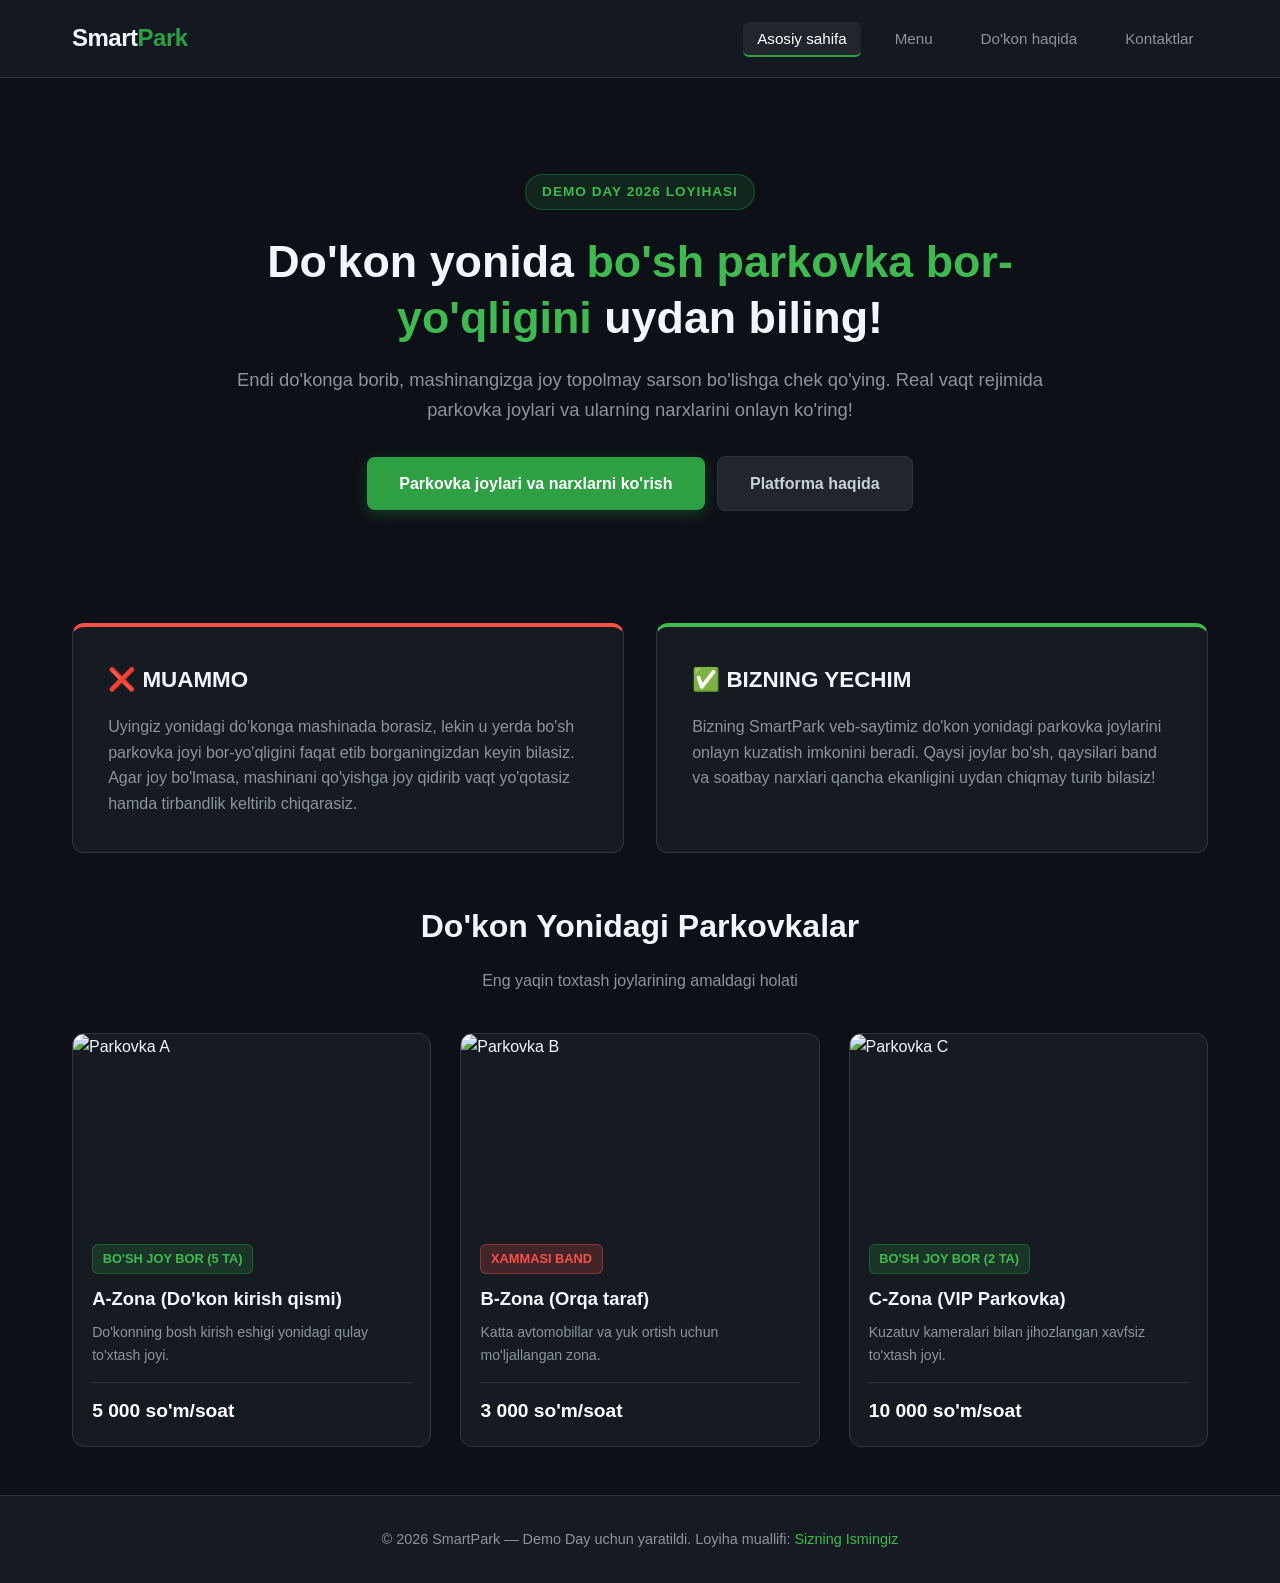
==== index.html @ 2aef7a13 "fix" ====
<!DOCTYPE html>
<html lang="uz">
<head>
    <meta charset="UTF-8">
    <meta name="viewport" content="width=device-width, initial-scale=1.0">
    <title>Asosiy Sahifa — Parkovka Do'kon Yonida</title>
    <link rel="stylesheet" href="./style.css">
</head>
<body>

    <!-- Header / Navigatsiya -->
    <header>
        <div class="nav-container">
            <div class="logo">Smart<span>Park</span></div>
            <nav>
                <ul>
                    <li><a href="./index.html" class="active">Asosiy sahifa</a></li>
                    <li><a href="./menu.html">Menu</a></li>
                    <li><a href="./about.html">Do'kon haqida</a></li>
                    <li><a href="./contacts.html">Kontaktlar</a></li>
                </ul>
            </nav>
        </div>
    </header>

    <!-- Asosiy mazmun -->
    <main class="fade-in">
        
        <!-- Hero Section -->
        <section class="hero">
            <span class="badge">Demo Day 2026 Loyihasi</span>
            <h1>Do'kon yonida <span>bo'sh parkovka bor-yo'qligini</span> uydan biling!</h1>
            <p>Endi do'konga borib, mashinangizga joy topolmay sarson bo'lishga chek qo'ying. Real vaqt rejimida parkovka joylari va ularning narxlarini onlayn ko'ring!</p>
            <div>
                <a href="./menu.html" class="btn">Parkovka joylari va narxlarni ko'rish</a>
                <a href="./about.html" class="btn btn-secondary">Platforma haqida</a>
            </div>
        </section>

        <!-- Muammo va Yechim -->
        <section class="grid-2">
            <div class="card card-problem">
                <h3>❌ MUAMMO</h3>
                <p>Uyingiz yonidagi do'konga mashinada borasiz, lekin u yerda bo'sh parkovka joyi bor-yo'qligini faqat etib borganingizdan keyin bilasiz. Agar joy bo'lmasa, mashinani qo'yishga joy qidirib vaqt yo'qotasiz hamda tirbandlik keltirib chiqarasiz.</p>
            </div>

            <div class="card card-solution">
                <h3>✅ BIZNING YECHIM</h3>
                <p>Bizning SmartPark veb-saytimiz do'kon yonidagi parkovka joylarini onlayn kuzatish imkonini beradi. Qaysi joylar bo'sh, qaysilari band va soatbay narxlari qancha ekanligini uydan chiqmay turib bilasiz!</p>
            </div>
        </section>

        <!-- Tezkor Parkovka Obzori -->
        <section>
            <h2 class="section-title">Do'kon Yonidagi Parkovkalar</h2>
            <p class="section-subtitle">Eng yaqin toxtash joylarining amaldagi holati</p>
            
            <div class="parking-grid">
                <div class="product-card parking-card">
                    <img src="https://picsum.photos/600/400?random=10" alt="Parkovka A">
                    <div class="parking-info">
                        <span class="parking-status-tag status-free">BO'SH JOY BOR (5 ta)</span>
                        <h4>A-Zona (Do'kon kirish qismi)</h4>
                        <p>Do'konning bosh kirish eshigi yonidagi qulay to'xtash joyi.</p>
                        <div class="parking-footer">
                            <span class="parking-price">5 000 so'm/soat</span>
                        </div>
                    </div>
                </div>

                <div class="product-card parking-card">
                    <img src="https://picsum.photos/600/400?random=11" alt="Parkovka B">
                    <div class="parking-info">
                        <span class="parking-status-tag status-busy">XAMMASI BAND</span>
                        <h4>B-Zona (Orqa taraf)</h4>
                        <p>Katta avtomobillar va yuk ortish uchun mo'ljallangan zona.</p>
                        <div class="parking-footer">
                            <span class="parking-price">3 000 so'm/soat</span>
                        </div>
                    </div>
                </div>

                <div class="product-card parking-card">
                    <img src="https://picsum.photos/600/400?random=12" alt="Parkovka C">
                    <div class="parking-info">
                        <span class="parking-status-tag status-free">BO'SH JOY BOR (2 ta)</span>
                        <h4>C-Zona (VIP Parkovka)</h4>
                        <p>Kuzatuv kameralari bilan jihozlangan xavfsiz to'xtash joyi.</p>
                        <div class="parking-footer">
                            <span class="parking-price">10 000 so'm/soat</span>
                        </div>
                    </div>
                </div>
            </div>
        </section>

    </main>

    <!-- Footer -->
    <footer>
        <p>&copy; 2026 SmartPark — Demo Day uchun yaratildi. Loyiha muallifi: <span>Sizning Ismingiz</span></p>
    </footer>

</body>
</html>
---- style.css ----
/* ==========================================
   ОБЩИЕ СТИЛИ И СБРОС
   ========================================== */
* {
    margin: 0;
    padding: 0;
    box-sizing: border-box;
}

body {
    font-family: 'Inter', -apple-system, BlinkMacSystemFont, 'Segoe UI', Roboto, Helvetica, Arial, sans-serif;
    background-color: #0d1117;
    color: #f0f6fc;
    line-height: 1.6;
    display: flex;
    flex-direction: column;
    min-height: 100vh;
}

a {
    color: inherit;
    text-decoration: none;
    transition: all 0.3s ease;
}

/* ==========================================
   АНИМАЦИЯ ПОЯВЛЕНИЯ СТРАНИЦЫ
   ========================================== */
@keyframes fadeInUp {
    from {
        opacity: 0;
        transform: translateY(20px);
    }
    to {
        opacity: 1;
        transform: translateY(0);
    }
}

.fade-in {
    animation: fadeInUp 0.8s ease-out forwards;
}

/* ==========================================
   HEADER / НАВИГАЦИЯ
   ========================================== */
header {
    background: rgba(22, 27, 34, 0.95);
    backdrop-filter: blur(10px);
    border-bottom: 1px solid #30363d;
    position: sticky;
    top: 0;
    z-index: 1000;
}

.nav-container {
    max-width: 1200px;
    margin: 0 auto;
    padding: 1.2rem 2rem;
    display: flex;
    justify-content: space-between;
    align-items: center;
}

.logo {
    font-size: 1.5rem;
    font-weight: 800;
    letter-spacing: -0.5px;
}

.logo span {
    color: #2ea043;
}

nav ul {
    display: flex;
    list-style: none;
    gap: 1.2rem;
}

nav a {
    font-weight: 500;
    font-size: 0.95rem;
    color: #8b949e;
    padding: 0.5rem 0.9rem;
    border-radius: 6px;
    transition: all 0.3s ease;
}

nav a:hover,
nav a.active {
    color: #ffffff;
    background-color: #21262d;
    border-bottom: 2px solid #2ea043;
}

/* ==========================================
   MAIN CONTENT
   ========================================== */
main {
    flex: 1;
    max-width: 1200px;
    margin: 0 auto;
    padding: 3rem 2rem;
    width: 100%;
}

.hero {
    text-align: center;
    padding: 3rem 1rem 4rem;
    max-width: 850px;
    margin: 0 auto;
}

.badge {
    display: inline-block;
    background-color: rgba(46, 160, 67, 0.15);
    color: #3fb950;
    border: 1px solid rgba(46, 160, 67, 0.4);
    padding: 0.4rem 1rem;
    border-radius: 20px;
    font-size: 0.85rem;
    font-weight: 600;
    margin-bottom: 1.5rem;
    text-transform: uppercase;
    letter-spacing: 1px;
}

.hero h1 {
    font-size: 2.8rem;
    font-weight: 800;
    line-height: 1.25;
    margin-bottom: 1.2rem;
}

.hero h1 span {
    color: #3fb950;
}

.hero p {
    font-size: 1.15rem;
    color: #8b949e;
    margin-bottom: 2rem;
}

/* Кнопки */
.btn {
    display: inline-block;
    background-color: #2ea043;
    color: #ffffff;
    padding: 0.85rem 2rem;
    border-radius: 8px;
    font-weight: 600;
    font-size: 1rem;
    border: none;
    box-shadow: 0 4px 14px rgba(46, 160, 67, 0.3);
    cursor: pointer;
}

.btn:hover {
    background-color: #3fb950;
    transform: translateY(-3px);
    box-shadow: 0 6px 20px rgba(46, 160, 67, 0.5);
}

.btn-secondary {
    background-color: #21262d;
    color: #c9d1d9;
    border: 1px solid #30363d;
    box-shadow: none;
    margin-left: 0.5rem;
}

.btn-secondary:hover {
    background-color: #30363d;
    color: #ffffff;
}

/* Сетки и карточки */
.section-title {
    font-size: 2rem;
    font-weight: 700;
    margin-bottom: 1rem;
    text-align: center;
}

.section-subtitle {
    text-align: center;
    color: #8b949e;
    margin-bottom: 2.5rem;
}

.grid-2 {
    display: grid;
    grid-template-columns: repeat(auto-fit, minmax(320px, 1fr));
    gap: 2rem;
    margin: 3rem 0;
}

.card {
    background-color: #161b22;
    border: 1px solid #30363d;
    border-radius: 12px;
    padding: 2.2rem;
    transition: transform 0.3s ease, border-color 0.3s ease, box-shadow 0.3s ease;
}

.card:hover {
    transform: translateY(-5px);
    border-color: #2ea043;
    box-shadow: 0 10px 25px rgba(0, 0, 0, 0.5);
}

.card-problem {
    border-top: 4px solid #f85149;
}

.card-solution {
    border-top: 4px solid #3fb950;
}

.card h3 {
    font-size: 1.4rem;
    margin-bottom: 1rem;
}

.card p {
    color: #8b949e;
}

/* Карточки парковочных мест */
.parking-grid {
    display: grid;
    grid-template-columns: repeat(auto-fit, minmax(260px, 1fr));
    gap: 1.8rem;
}

.parking-card {
    background-color: #161b22;
    border: 1px solid #30363d;
    border-radius: 12px;
    overflow: hidden;
    transition: all 0.3s ease;
}

.parking-card:hover {
    transform: translateY(-5px);
    border-color: #3fb950;
    box-shadow: 0 8px 20px rgba(0, 0, 0, 0.4);
}

.parking-card img {
    width: 100%;
    height: 190px;
    object-fit: cover;
    display: block;
    transition: transform 0.5s ease;
}

.parking-card:hover img {
    transform: scale(1.06);
}

.parking-info {
    padding: 1.2rem;
}

.parking-status-tag {
    display: inline-block;
    padding: 0.25rem 0.6rem;
    border-radius: 6px;
    font-size: 0.8rem;
    font-weight: 700;
    margin-bottom: 0.6rem;
    text-transform: uppercase;
}

.status-free {
    background-color: rgba(46, 160, 67, 0.2);
    color: #3fb950;
    border: 1px solid rgba(46, 160, 67, 0.4);
}

.status-busy {
    background-color: rgba(248, 81, 73, 0.2);
    color: #f85149;
    border: 1px solid rgba(248, 81, 73, 0.4);
}

.parking-info h4 {
    font-size: 1.15rem;
    margin-bottom: 0.5rem;
}

.parking-info p {
    font-size: 0.88rem;
    color: #8b949e;
    margin-bottom: 1rem;
}

.parking-footer {
    display: flex;
    justify-content: space-between;
    align-items: center;
    border-top: 1px solid #30363d;
    padding-top: 0.8rem;
}

.parking-price {
    font-size: 1.2rem;
    font-weight: 700;
    color: #ffffff;
}

/* О нас и Контакты */
.about-wrapper, .contacts-wrapper {
    background-color: #161b22;
    border: 1px solid #30363d;
    border-radius: 12px;
    padding: 2.5rem;
    margin-top: 1rem;
}

.about-image {
    width: 100%;
    max-height: 400px;
    object-fit: cover;
    border-radius: 8px;
    margin: 1.5rem 0;
    border: 1px solid #30363d;
}

.social-links {
    display: flex;
    gap: 1.5rem;
    margin-top: 2rem;
    flex-wrap: wrap;
}

.social-card {
    flex: 1;
    min-width: 250px;
    background-color: #21262d;
    border: 1px solid #30363d;
    padding: 1.8rem;
    border-radius: 10px;
    text-align: center;
    transition: all 0.3s ease;
}

.social-card:hover {
    border-color: #3fb950;
    transform: translateY(-4px);
}

.social-card h4 {
    font-size: 1.3rem;
    margin-bottom: 0.5rem;
}

/* ==========================================
   FOOTER
   ========================================== */
footer {
    background-color: #161b22;
    border-top: 1px solid #30363d;
    padding: 2rem;
    text-align: center;
    color: #8b949e;
    font-size: 0.9rem;
    margin-top: auto;
}

footer p span {
    color: #3fb950;
}

/* ==========================================
   АДАПТИВНОСТЬ
   ========================================== */
@media (max-width: 768px) {
    .nav-container {
        flex-direction: column;
        gap: 1rem;
    }

    nav ul {
        flex-wrap: wrap;
        justify-content: center;
    }

    .hero h1 {
        font-size: 2rem;
    }

    .hero p {
        font-size: 1rem;
    }

    .btn-secondary {
        margin-left: 0;
        margin-top: 0.8rem;
    }

    main {
        padding: 1.5rem 1rem;
    }
}
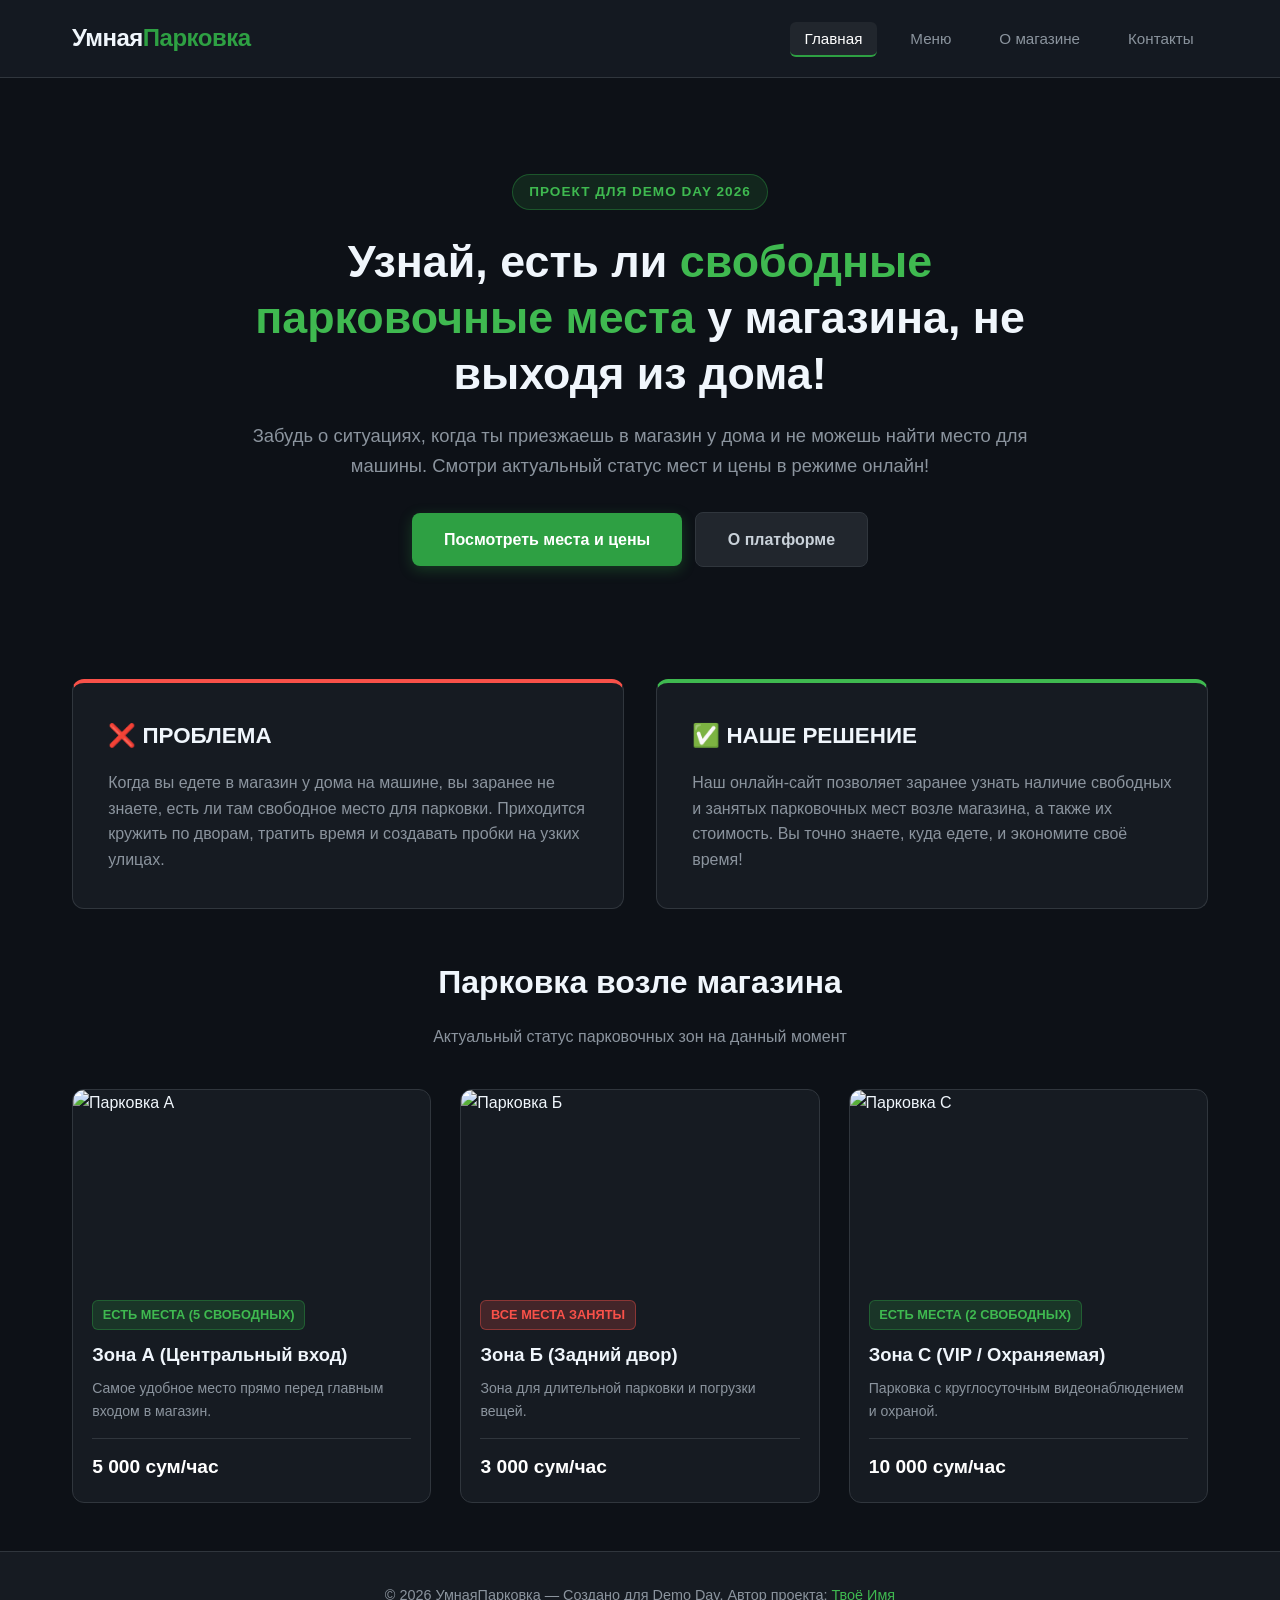
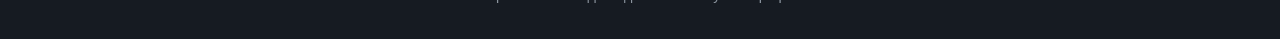
==== commit d6b12660: "dfhvbknd" ====
--- a/index.html
+++ b/index.html
@@ -1,93 +1,93 @@
 <!DOCTYPE html>
-<html lang="uz">
+<html lang="ru">
 <head>
     <meta charset="UTF-8">
     <meta name="viewport" content="width=device-width, initial-scale=1.0">
-    <title>Asosiy Sahifa — Parkovka Do'kon Yonida</title>
+    <title>Главная — Парковка у магазина</title>
     <link rel="stylesheet" href="./style.css">
 </head>
 <body>
 
-    <!-- Header / Navigatsiya -->
+    <!-- Header / Навигация -->
     <header>
         <div class="nav-container">
-            <div class="logo">Smart<span>Park</span></div>
+            <div class="logo">Умная<span>Парковка</span></div>
             <nav>
                 <ul>
-                    <li><a href="./index.html" class="active">Asosiy sahifa</a></li>
-                    <li><a href="./menu.html">Menu</a></li>
-                    <li><a href="./about.html">Do'kon haqida</a></li>
-                    <li><a href="./contacts.html">Kontaktlar</a></li>
+                    <li><a href="./index.html" class="active">Главная</a></li>
+                    <li><a href="./menu.html">Меню</a></li>
+                    <li><a href="./about.html">О магазине</a></li>
+                    <li><a href="./contacts.html">Контакты</a></li>
                 </ul>
             </nav>
         </div>
     </header>
 
-    <!-- Asosiy mazmun -->
+    <!-- Основной контент -->
     <main class="fade-in">
         
         <!-- Hero Section -->
         <section class="hero">
-            <span class="badge">Demo Day 2026 Loyihasi</span>
-            <h1>Do'kon yonida <span>bo'sh parkovka bor-yo'qligini</span> uydan biling!</h1>
-            <p>Endi do'konga borib, mashinangizga joy topolmay sarson bo'lishga chek qo'ying. Real vaqt rejimida parkovka joylari va ularning narxlarini onlayn ko'ring!</p>
+            <span class="badge">Проект для Demo Day 2026</span>
+            <h1>Узнай, есть ли <span>свободные парковочные места</span> у магазина, не выходя из дома!</h1>
+            <p>Забудь о ситуациях, когда ты приезжаешь в магазин у дома и не можешь найти место для машины. Смотри актуальный статус мест и цены в режиме онлайн!</p>
             <div>
-                <a href="./menu.html" class="btn">Parkovka joylari va narxlarni ko'rish</a>
-                <a href="./about.html" class="btn btn-secondary">Platforma haqida</a>
+                <a href="./menu.html" class="btn">Посмотреть места и цены</a>
+                <a href="./about.html" class="btn btn-secondary">О платформе</a>
             </div>
         </section>
 
-        <!-- Muammo va Yechim -->
+        <!-- Проблема и Решение -->
         <section class="grid-2">
             <div class="card card-problem">
-                <h3>❌ MUAMMO</h3>
-                <p>Uyingiz yonidagi do'konga mashinada borasiz, lekin u yerda bo'sh parkovka joyi bor-yo'qligini faqat etib borganingizdan keyin bilasiz. Agar joy bo'lmasa, mashinani qo'yishga joy qidirib vaqt yo'qotasiz hamda tirbandlik keltirib chiqarasiz.</p>
+                <h3>❌ ПРОБЛЕМА</h3>
+                <p>Когда вы едете в магазин у дома на машине, вы заранее не знаете, есть ли там свободное место для парковки. Приходится кружить по дворам, тратить время и создавать пробки на узких улицах.</p>
             </div>
 
             <div class="card card-solution">
-                <h3>✅ BIZNING YECHIM</h3>
-                <p>Bizning SmartPark veb-saytimiz do'kon yonidagi parkovka joylarini onlayn kuzatish imkonini beradi. Qaysi joylar bo'sh, qaysilari band va soatbay narxlari qancha ekanligini uydan chiqmay turib bilasiz!</p>
+                <h3>✅ НАШЕ РЕШЕНИЕ</h3>
+                <p>Наш онлайн-сайт позволяет заранее узнать наличие свободных и занятых парковочных мест возле магазина, а также их стоимость. Вы точно знаете, куда едете, и экономите своё время!</p>
             </div>
         </section>
 
-        <!-- Tezkor Parkovka Obzori -->
+        <!-- Быстрый обзор мест -->
         <section>
-            <h2 class="section-title">Do'kon Yonidagi Parkovkalar</h2>
-            <p class="section-subtitle">Eng yaqin toxtash joylarining amaldagi holati</p>
+            <h2 class="section-title">Парковка возле магазина</h2>
+            <p class="section-subtitle">Актуальный статус парковочных зон на данный момент</p>
             
             <div class="parking-grid">
                 <div class="product-card parking-card">
-                    <img src="https://picsum.photos/600/400?random=10" alt="Parkovka A">
+                    <img src="./https://picsum.photos/600/400?random=10" alt="Парковка А">
                     <div class="parking-info">
-                        <span class="parking-status-tag status-free">BO'SH JOY BOR (5 ta)</span>
-                        <h4>A-Zona (Do'kon kirish qismi)</h4>
-                        <p>Do'konning bosh kirish eshigi yonidagi qulay to'xtash joyi.</p>
+                        <span class="parking-status-tag status-free">ЕСТЬ МЕСТА (5 свободных)</span>
+                        <h4>Зона А (Центральный вход)</h4>
+                        <p>Самое удобное место прямо перед главным входом в магазин.</p>
                         <div class="parking-footer">
-                            <span class="parking-price">5 000 so'm/soat</span>
+                            <span class="parking-price">5 000 сум/час</span>
                         </div>
                     </div>
                 </div>
 
                 <div class="product-card parking-card">
-                    <img src="https://picsum.photos/600/400?random=11" alt="Parkovka B">
+                    <img src="./https://picsum.photos/600/400?random=11" alt="Парковка Б">
                     <div class="parking-info">
-                        <span class="parking-status-tag status-busy">XAMMASI BAND</span>
-                        <h4>B-Zona (Orqa taraf)</h4>
-                        <p>Katta avtomobillar va yuk ortish uchun mo'ljallangan zona.</p>
+                        <span class="parking-status-tag status-busy">ВСЕ МЕСТА ЗАНЯТЫ</span>
+                        <h4>Зона Б (Задний двор)</h4>
+                        <p>Зона для длительной парковки и погрузки вещей.</p>
                         <div class="parking-footer">
-                            <span class="parking-price">3 000 so'm/soat</span>
+                            <span class="parking-price">3 000 сум/час</span>
                         </div>
                     </div>
                 </div>
 
                 <div class="product-card parking-card">
-                    <img src="https://picsum.photos/600/400?random=12" alt="Parkovka C">
+                    <img src="./https://picsum.photos/600/400?random=12" alt="Парковка C">
                     <div class="parking-info">
-                        <span class="parking-status-tag status-free">BO'SH JOY BOR (2 ta)</span>
-                        <h4>C-Zona (VIP Parkovka)</h4>
-                        <p>Kuzatuv kameralari bilan jihozlangan xavfsiz to'xtash joyi.</p>
+                        <span class="parking-status-tag status-free">ЕСТЬ МЕСТА (2 свободных)</span>
+                        <h4>Зона С (VIP / Охраняемая)</h4>
+                        <p>Парковка с круглосуточным видеонаблюдением и охраной.</p>
                         <div class="parking-footer">
-                            <span class="parking-price">10 000 so'm/soat</span>
+                            <span class="parking-price">10 000 сум/час</span>
                         </div>
                     </div>
                 </div>
@@ -98,7 +98,7 @@
 
     <!-- Footer -->
     <footer>
-        <p>&copy; 2026 SmartPark — Demo Day uchun yaratildi. Loyiha muallifi: <span>Sizning Ismingiz</span></p>
+        <p>&copy; 2026 УмнаяПарковка — Создано для Demo Day. Автор проекта: <span>Твоё Имя</span></p>
     </footer>
 
 </body>
--- a/style.css
+++ b/style.css
@@ -24,7 +24,7 @@
 }
 
 /* ==========================================
-   АНИМАЦИЯ ПОЯВЛЕНИЯ СТРАНИЦЫ
+   АНИМАЦИЯ ПОЯВЛЕНИЯ
    ========================================== */
 @keyframes fadeInUp {
     from {
